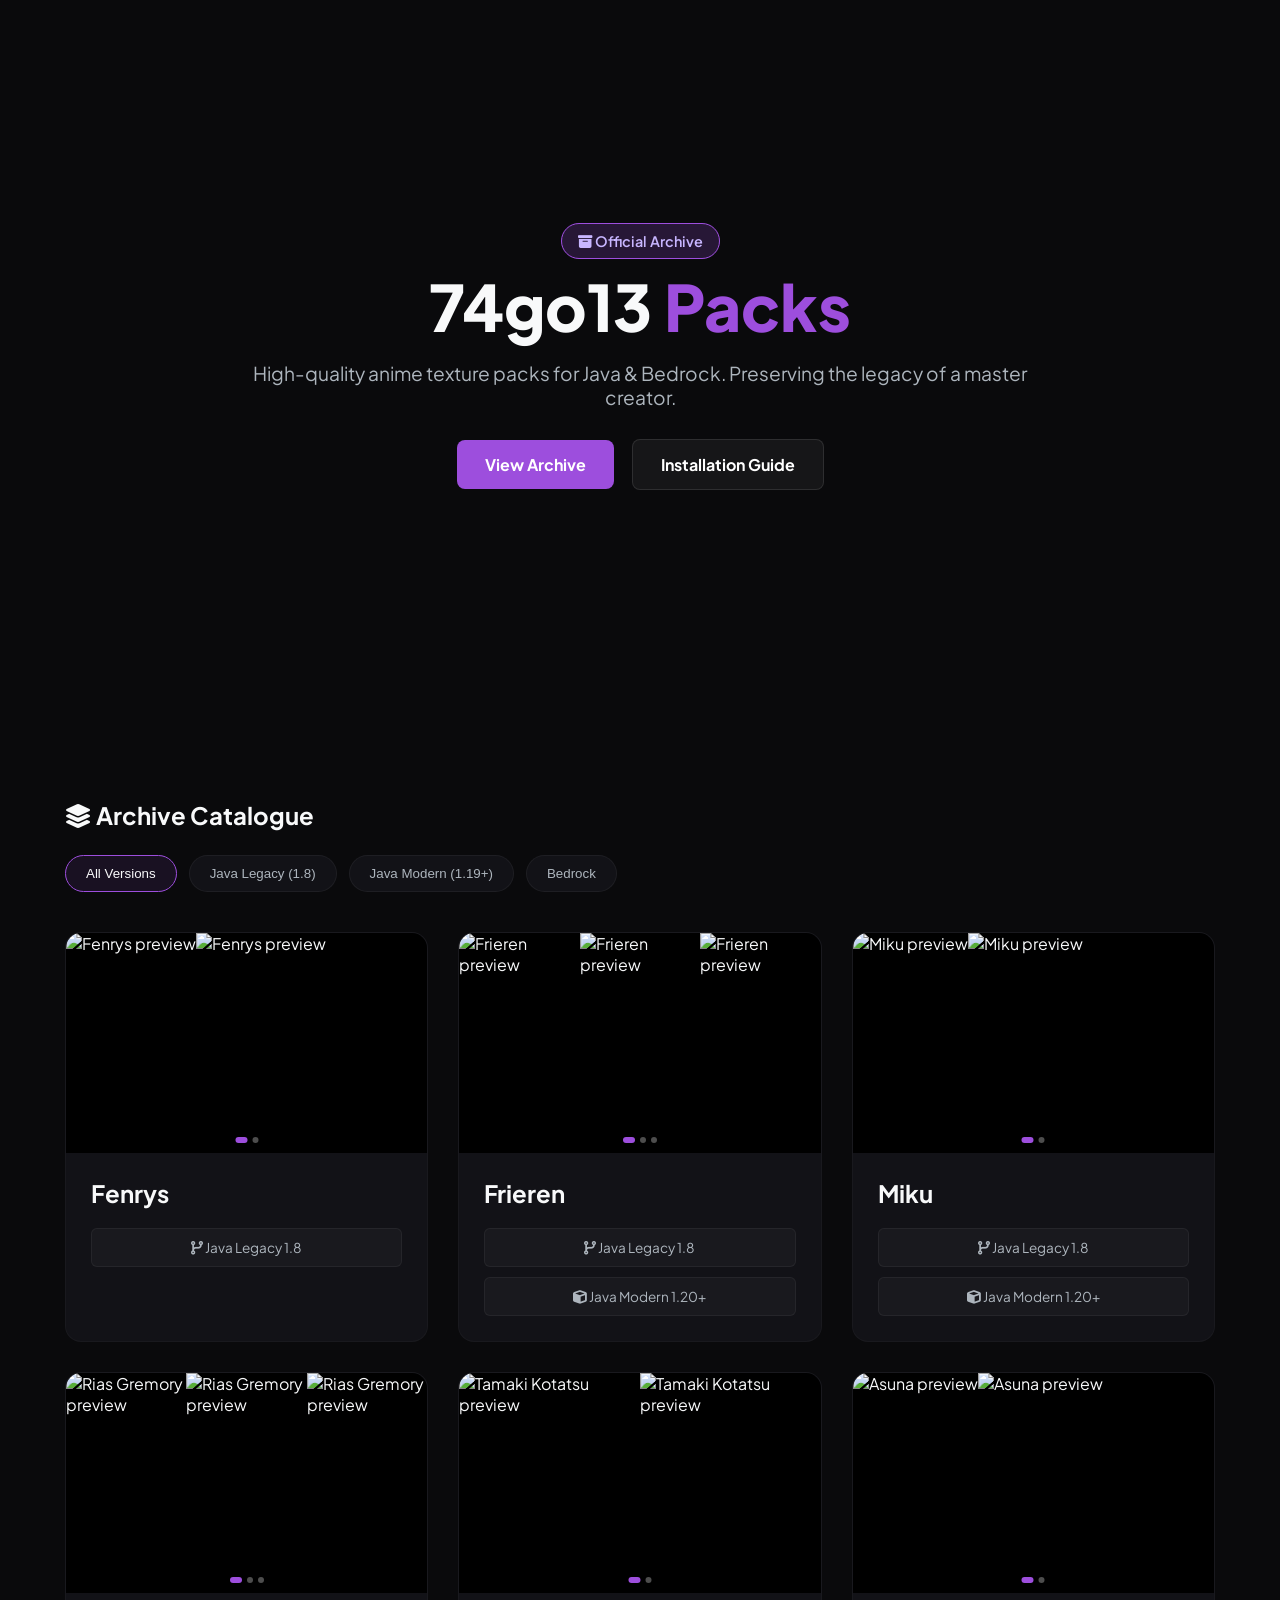
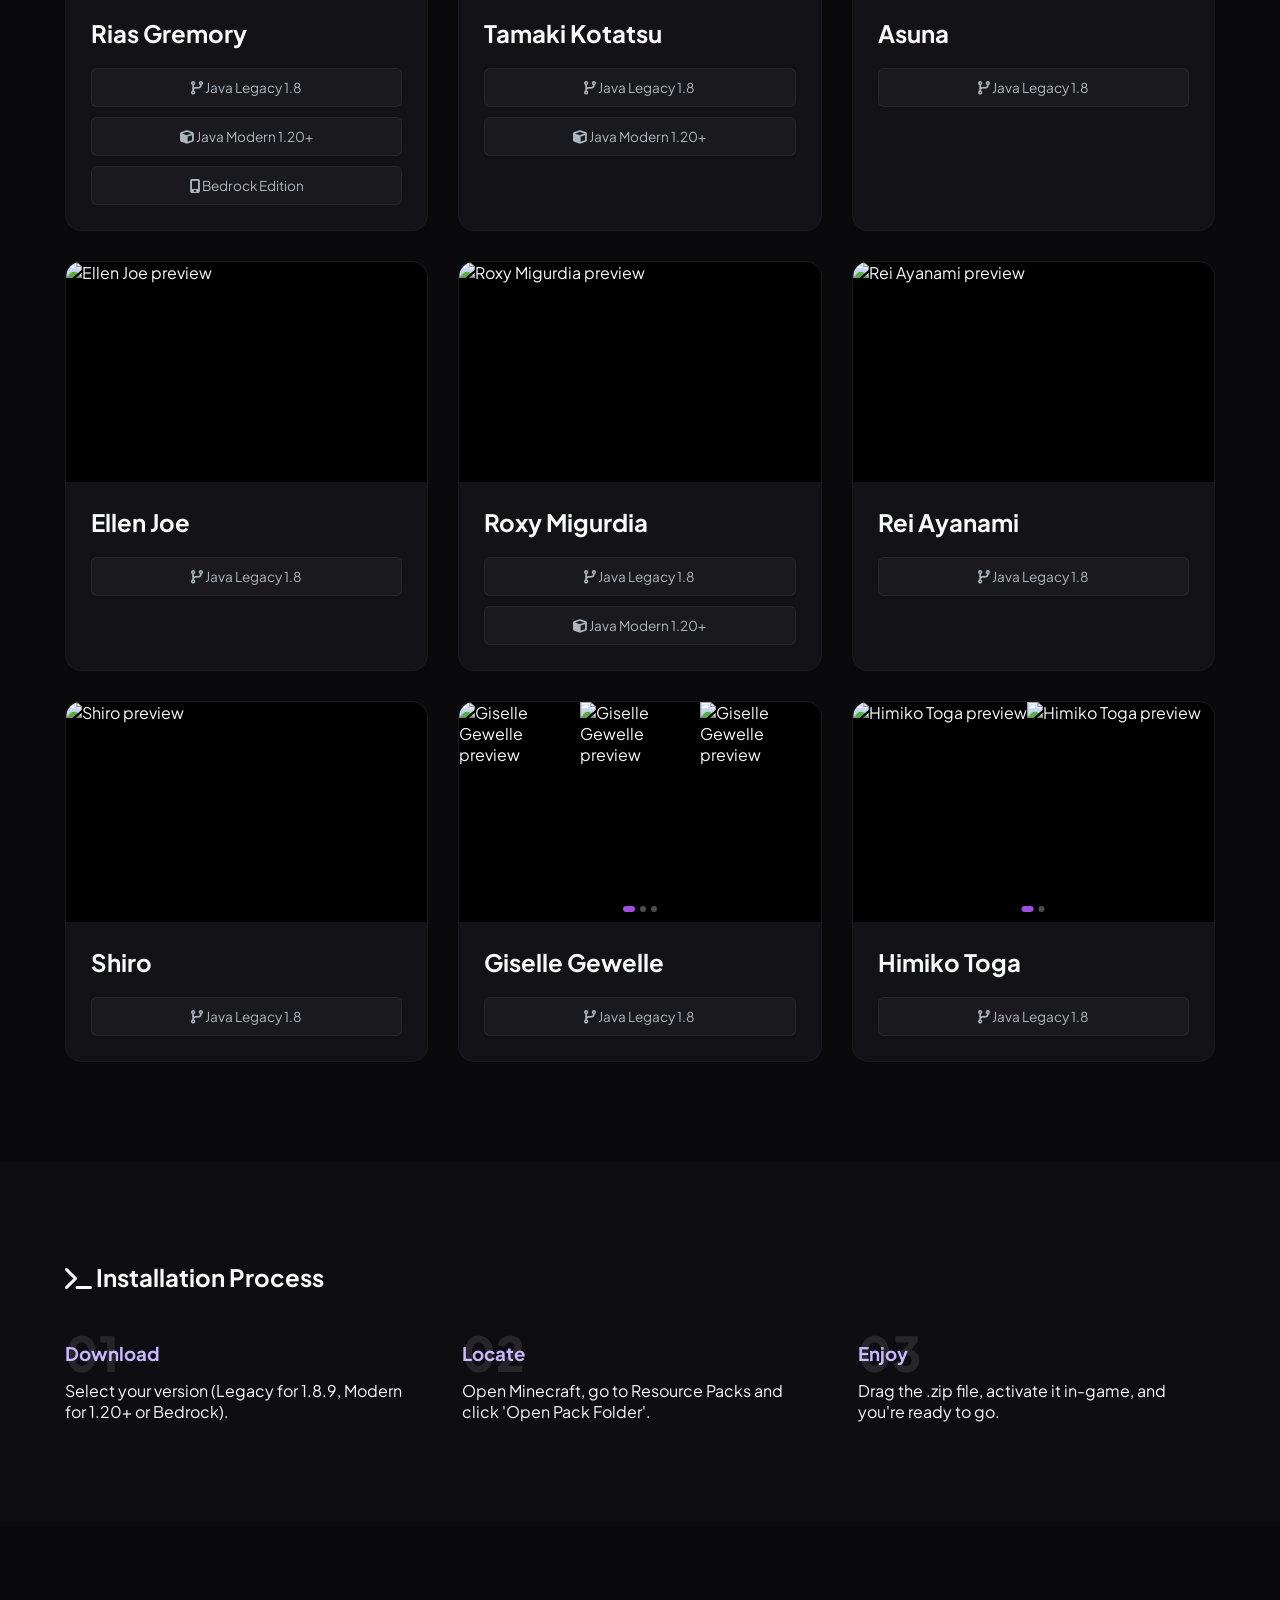
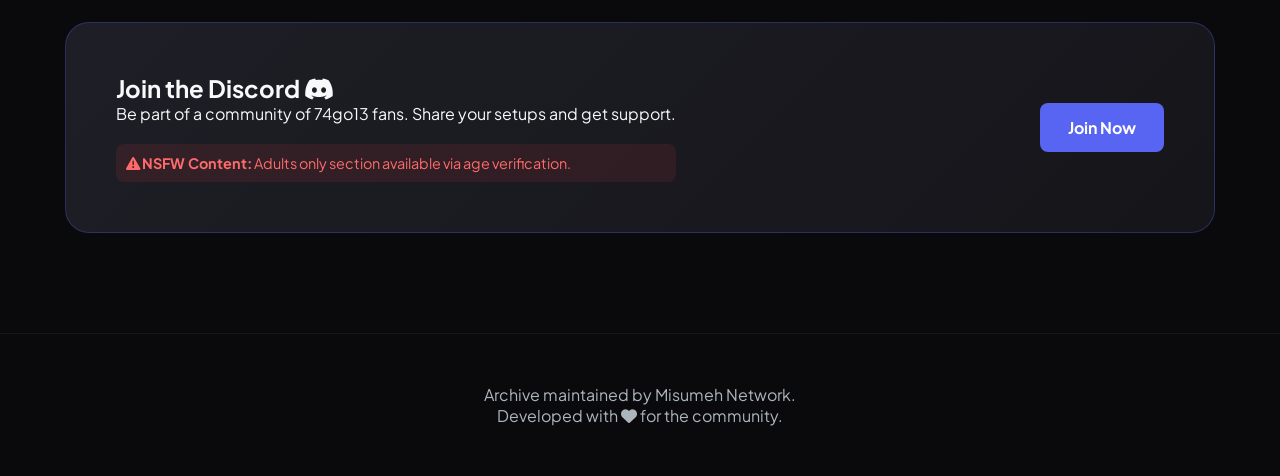
==== index.html @ 71f71581 "Website Upload (v1.0.0)" ====
<!DOCTYPE html>
<html lang="en">
<head>
    <meta charset="UTF-8">
    <meta name="viewport" content="width=device-width, initial-scale=1.0">
    <title>74go13 Archive | Minecraft Anime Packs</title>
    <link rel="stylesheet" href="styles.css">
    <link rel="stylesheet" href="https://cdnjs.cloudflare.com/ajax/libs/font-awesome/6.4.0/css/all.min.css">
    <link href="https://fonts.googleapis.com/css2?family=Plus+Jakarta+Sans:wght@300;500;800&display=swap" rel="stylesheet">
</head>
<body>

    <header class="hero">
        <div class="hero-overlay"></div>
        <div class="hero-content fade-in">
            <span class="badge"><i class="fa-solid fa-box-archive"></i> Official Archive</span>
            <h1>74go13 <span>Packs</span></h1>
            <p>High-quality anime texture packs for Java & Bedrock. Preserving the legacy of a master creator.</p>
            <div class="hero-btns">
                <a href="#catalogue" class="btn-primary">View Archive</a>
                <a href="#install" class="btn-secondary">Installation Guide</a>
            </div>
        </div>
    </header>

    <main class="container" id="catalogue">
        <div class="section-header fade-in">
            <h2><i class="fa-solid fa-layer-group"></i> Archive Catalogue</h2>
            <div class="filters" id="version-filters">
                <button class="filter-btn active" data-filter="all">All Versions</button>
                <button class="filter-btn" data-filter="legacy">Java Legacy (1.8)</button>
                <button class="filter-btn" data-filter="modern">Java Modern (1.19+)</button>
                <button class="filter-btn" data-filter="bedrock">Bedrock</button>
            </div>
        </div>

        <div class="packs-grid" id="packs-grid">
            </div>
    </main>

    <section class="guide-section" id="install">
        <div class="container">
            <h2><i class="fa-solid fa-terminal"></i> Installation Process</h2>
            <div class="steps-container">
                <div class="step">
                    <div class="step-num">01</div>
                    <h3>Download</h3>
                    <p>Select your version (Legacy for 1.8.9, Modern for 1.20+ or Bedrock).</p>
                </div>
                <div class="step">
                    <div class="step-num">02</div>
                    <h3>Locate</h3>
                    <p>Open Minecraft, go to Resource Packs and click 'Open Pack Folder'.</p>
                </div>
                <div class="step">
                    <div class="step-num">03</div>
                    <h3>Enjoy</h3>
                    <p>Drag the .zip file, activate it in-game, and you're ready to go.</p>
                </div>
            </div>
        </div>
    </section>

    <section class="discord-footer">
        <div class="container">
            <div class="discord-card slide-up">
                <div class="discord-text">
                    <h2>Join the Discord <i class="fa-brands fa-discord"></i></h2>
                    <p>Be part of a community of 74go13 fans. Share your setups and get support.</p>
                    <div class="nsfw-tag">
                        <i class="fa-solid fa-triangle-exclamation"></i> <strong>NSFW Content:</strong> Adults only section available via age verification.
                    </div>
                </div>
                <a href="https://discord.gg/eDZP3dEZeM" target="_blank" class="btn-discord">Join Now</a>
            </div>
        </div>
    </section>

    <footer>
        <div class="container">
            <p>Archive maintained by Misumeh Network.</p>
            <p class="copyright">Developed with <i class="fa-solid fa-heart"></i> for the community.</p>
        </div>
    </footer>

    <script src="script.js"></script>
</body>
</html>
---- styles.css ----
:root {
    --bg-deep: #0a0a0c;
    --bg-card: #121217;
    --accent: #9d4edd;
    --accent-light: #c8b6ff;
    --text: #f8f9fa;
    --text-dim: #adb5bd;
    --discord: #5865F2;
    --transition: all 0.4s cubic-bezier(0.165, 0.84, 0.44, 1);
}

* { margin: 0; padding: 0; box-sizing: border-box; }
html { scroll-behavior: smooth; }
body { 
    background-color: var(--bg-deep); 
    color: var(--text); 
    font-family: 'Plus Jakarta Sans', sans-serif;
    overflow-x: hidden;
}

.container { max-width: 1200px; margin: 0 auto; padding: 0 25px; }

/* Hero Section */
.hero {
    position: relative;
    height: 80vh;
    display: flex;
    align-items: center;
    justify-content: center;
    text-align: center;
    background: url('https://a-static.besthdwallpaper.com/hot-anime-girls-keqing-mona-together-genshin-impact-wallpaper-1280x800-118006_3.jpg') no-repeat center center/cover;
}

.hero-overlay {
    position: absolute;
    top: 0; left: 0; width: 100%; height: 100%;
    background: linear-gradient(to bottom, rgba(10, 10, 12, 0.6), var(--bg-deep));
}

.hero-content { position: relative; z-index: 2; max-width: 800px; }
.hero h1 { font-size: 4rem; font-weight: 800; line-height: 1.1; margin: 20px 0; }
.hero h1 span { color: var(--accent); }
.hero p { font-size: 1.2rem; color: var(--text-dim); margin-bottom: 30px; }

.badge {
    background: rgba(157, 78, 221, 0.2);
    padding: 8px 16px;
    border-radius: 50px;
    border: 1px solid var(--accent);
    color: var(--accent-light);
    font-size: 0.9rem;
    font-weight: 600;
}

/* Buttons */
.btn-primary, .btn-secondary, .btn-discord {
    padding: 14px 28px;
    border-radius: 8px;
    font-weight: 700;
    text-decoration: none;
    transition: var(--transition);
    display: inline-block;
}

.btn-primary { background: var(--accent); color: white; margin-right: 15px; }
.btn-primary:hover { transform: translateY(-3px); box-shadow: 0 10px 20px rgba(157, 78, 221, 0.4); }
.btn-secondary { background: rgba(255,255,255,0.05); color: white; border: 1px solid rgba(255,255,255,0.1); }
.btn-secondary:hover { background: rgba(255,255,255,0.1); }

/* Filters */
.section-header { margin: 80px 0 40px; }
.filters { display: flex; gap: 12px; margin-top: 25px; flex-wrap: wrap; }
.filter-btn {
    background: var(--bg-card);
    border: 1px solid rgba(255,255,255,0.05);
    color: var(--text-dim);
    padding: 10px 20px;
    border-radius: 30px;
    cursor: pointer;
    transition: var(--transition);
}
.filter-btn.active, .filter-btn:hover {
    border-color: var(--accent);
    color: var(--text);
    background: rgba(157, 78, 221, 0.1);
}

/* Grid & Cards */
.packs-grid {
    display: grid;
    grid-template-columns: repeat(auto-fill, minmax(320px, 1fr));
    gap: 30px;
    margin-bottom: 100px;
}

.pack-card {
    background: var(--bg-card);
    border-radius: 16px;
    overflow: hidden;
    border: 1px solid rgba(255,255,255,0.03);
    transition: var(--transition);
}

.pack-card:hover { transform: translateY(-8px); border-color: var(--accent); }
.pack-thumb { width: 100%; height: 200px; object-fit: cover; }
.pack-info { padding: 25px; }
.pack-info h3 { font-size: 1.5rem; margin-bottom: 20px; }

.dl-group { display: flex; flex-direction: column; gap: 10px; }
.dl-link {
    background: rgba(255,255,255,0.03);
    padding: 10px;
    border-radius: 6px;
    text-align: center;
    font-size: 0.85rem;
    color: var(--text-dim);
    text-decoration: none;
    border: 1px solid rgba(255,255,255,0.05);
}
.dl-link:hover { background: var(--accent); color: white; }

/* Guide & Footer */
.guide-section { padding: 100px 0; background: #0e0e12; }
.steps-container { display: grid; grid-template-columns: repeat(auto-fit, minmax(280px, 1fr)); gap: 40px; margin-top: 50px; }
.step { position: relative; }
.step-num { font-size: 3rem; font-weight: 800; opacity: 0.1; position: absolute; top: -20px; left: 0; }
.step h3 { margin-bottom: 15px; color: var(--accent-light); }

.discord-footer { padding: 100px 0; }
.discord-card {
    background: linear-gradient(135deg, #1e1e26 0%, #15151a 100%);
    padding: 50px;
    border-radius: 24px;
    display: flex;
    justify-content: space-between;
    align-items: center;
    flex-wrap: wrap;
    gap: 30px;
    border: 1px solid rgba(88, 101, 242, 0.3);
}

.nsfw-tag {
    margin-top: 20px;
    padding: 10px;
    background: rgba(255, 68, 68, 0.1);
    border-radius: 8px;
    color: #ff6b6b;
    font-size: 0.9rem;
}

.btn-discord { background: var(--discord); color: white; }
.btn-discord:hover { background: #4752c4; transform: scale(1.05); }

footer { padding: 50px 0; text-align: center; border-top: 1px solid rgba(255,255,255,0.05); color: var(--text-dim); }

/* Animations */
.fade-in { animation: fadeIn 1s ease forwards; }
@keyframes fadeIn { from { opacity: 0; } to { opacity: 1; } }

/* Hide scrollbar but keep functionality */
.pack-gallery {
    display: flex;
    overflow-x: auto;
    scroll-snap-type: x mandatory;
    scroll-behavior: smooth;
    height: 220px;
    background: #000;
    -ms-overflow-style: none;  /* IE and Edge */
    scrollbar-width: none;  /* Firefox */
}
.pack-gallery::-webkit-scrollbar {
    display: none; /* Chrome, Safari and Opera */
}

.gallery-wrapper {
    position: relative;
    overflow: hidden;
}

/* Navigation Buttons */
.nav-btn {
    position: absolute;
    top: 50%;
    transform: translateY(-50%);
    background: rgba(0, 0, 0, 0.5);
    color: white;
    border: none;
    width: 35px;
    height: 35px;
    border-radius: 50%;
    cursor: pointer;
    z-index: 10;
    display: flex;
    align-items: center;
    justify-content: center;
    transition: var(--transition);
    opacity: 0; /* Hidden by default */
}

.pack-card:hover .nav-btn {
    opacity: 1; /* Show on hover */
}

.nav-btn:hover {
    background: var(--accent);
}

.prev-btn { left: 10px; }
.next-btn { right: 10px; }

/* Visual Dots Indicator */
.gallery-dots {
    position: absolute;
    bottom: 10px;
    left: 50%;
    transform: translateX(-50%);
    display: flex;
    gap: 5px;
    pointer-events: none;
}

.dot {
    width: 6px;
    height: 6px;
    border-radius: 50%;
    background: rgba(255, 255, 255, 0.3);
    transition: var(--transition);
}

.dot.active {
    background: var(--accent);
    width: 12px;
    border-radius: 4px;
}
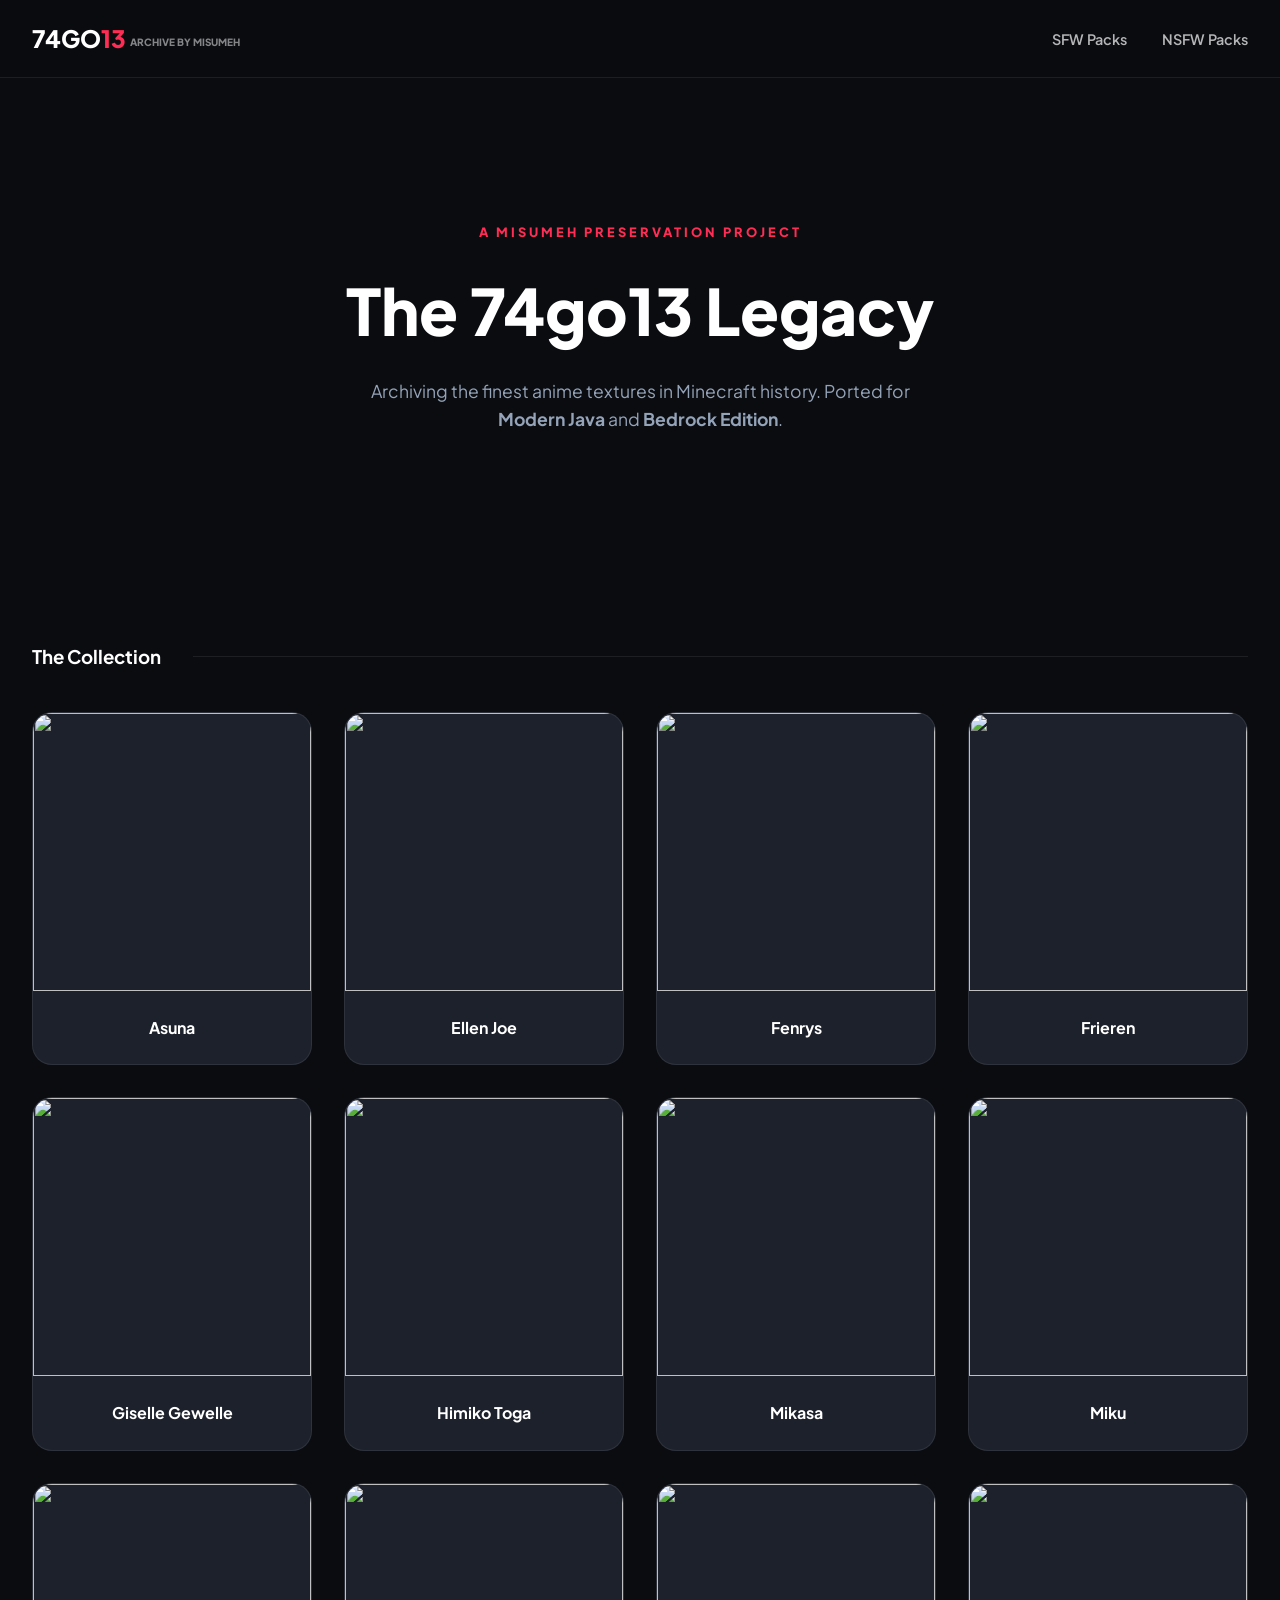
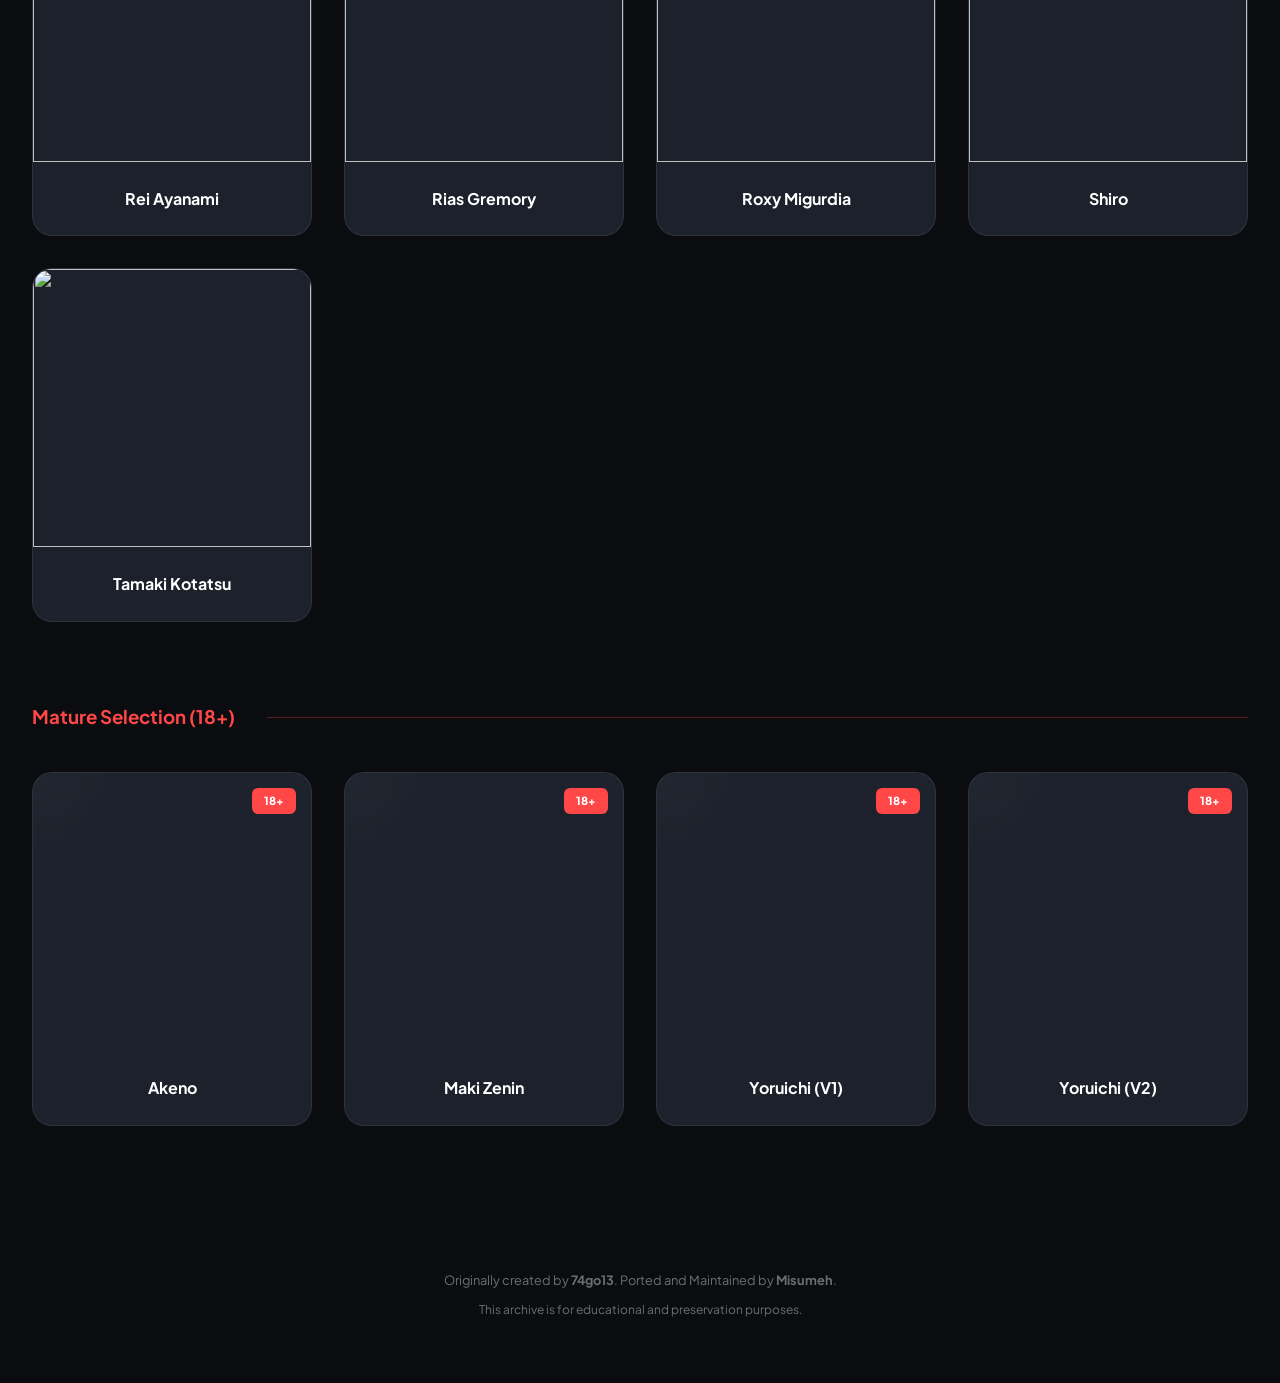
==== commit 70e7aae4: "Website Update (v2.0.0)" ====
--- a/index.html
+++ b/index.html
@@ -3,86 +3,104 @@
 <head>
     <meta charset="UTF-8">
     <meta name="viewport" content="width=device-width, initial-scale=1.0">
-    <title>74go13 Archive | Minecraft Anime Packs</title>
-    <link rel="stylesheet" href="styles.css">
-    <link rel="stylesheet" href="https://cdnjs.cloudflare.com/ajax/libs/font-awesome/6.4.0/css/all.min.css">
-    <link href="https://fonts.googleapis.com/css2?family=Plus+Jakarta+Sans:wght@300;500;800&display=swap" rel="stylesheet">
+    
+    <title>74go13 Anime Texture Archive | Preserved by Misumeh</title>
+    <meta name="title" content="74go13 Anime Texture Archive | Preserved by Misumeh">
+    <meta name="description" content="The official preservation archive of 74go13's legendary anime texture packs. Maintained, updated, and ported to Minecraft Bedrock & Modern Java by Misumeh.">
+    <meta name="keywords" content="74go13, Misumeh, anime texture packs, minecraft anime, asuna texture pack, frieren texture pack, bedrock anime texture, minecraft pvp packs">
+    <meta name="author" content="Misumeh">
+    <meta name="robots" content="index, follow">
+
+    <meta property="og:type" content="website">
+    <meta property="og:url" content="https://yourdomain.com/"> <meta property="og:title" content="74go13 Anime Texture Archive | Preserved by Misumeh">
+    <meta property="og:description" content="Download the legendary 74go13 anime texture packs. Fully ported for Bedrock and Modern Java by Misumeh. Free, ad-free, and archived forever.">
+    <meta property="og:image" content="https://yourdomain.com/social-preview.jpg"> <meta property="twitter:card" content="summary_large_image">
+    <meta property="twitter:url" content="https://yourdomain.com/">
+    <meta property="twitter:title" content="74go13 Anime Texture Archive | Misumeh">
+    <meta property="twitter:description" content="The definitive collection of 74go13's Minecraft texture legacy. Preserved & ported by Misumeh.">
+    <meta property="twitter:image" content="https://yourdomain.com/social-preview.jpg">
+
+    <script type="application/ld+json">
+    {
+      "@context": "https://schema.org",
+      "@type": "CollectionPage",
+      "name": "74go13 Anime Texture Archive",
+      "description": "Preservation of 74go13's anime texture packs for Minecraft.",
+      "publisher": {
+        "@type": "Person",
+        "name": "Misumeh"
+      },
+      "creator": {
+        "@type": "Person",
+        "name": "74go13"
+      },
+      "mainEntity": {
+        "@type": "ItemList",
+        "itemListElement": [
+          { "@type": "ListItem", "position": 1, "name": "Java Legacy Packs" },
+          { "@type": "ListItem", "position": 2, "name": "Java Modern Ports" },
+          { "@type": "ListItem", "position": 3, "name": "Bedrock Edition Ports" }
+        ]
+      }
+    }
+    </script>
+
+    <link rel="stylesheet" href="style.css">
+    <link href="https://fonts.googleapis.com/css2?family=Plus+Jakarta+Sans:wght@400;600;800&display=swap" rel="stylesheet">
 </head>
 <body>
-
-    <header class="hero">
-        <div class="hero-overlay"></div>
-        <div class="hero-content fade-in">
-            <span class="badge"><i class="fa-solid fa-box-archive"></i> Official Archive</span>
-            <h1>74go13 <span>Packs</span></h1>
-            <p>High-quality anime texture packs for Java & Bedrock. Preserving the legacy of a master creator.</p>
-            <div class="hero-btns">
-                <a href="#catalogue" class="btn-primary">View Archive</a>
-                <a href="#install" class="btn-secondary">Installation Guide</a>
-            </div>
+    <header>
+        <div class="header-container">
+            <a href="index.html" class="logo">74GO<span>13</span> <small style="font-size: 10px; opacity: 0.5; vertical-align: middle;">ARCHIVE BY MISUMEH</small></a>
+            <nav>
+                <a href="#sfw-section">SFW Packs</a>
+                <a href="#nsfw-section" class="nav-highlight">NSFW Packs</a>
+            </nav>
         </div>
     </header>
 
-    <main class="container" id="catalogue">
-        <div class="section-header fade-in">
-            <h2><i class="fa-solid fa-layer-group"></i> Archive Catalogue</h2>
-            <div class="filters" id="version-filters">
-                <button class="filter-btn active" data-filter="all">All Versions</button>
-                <button class="filter-btn" data-filter="legacy">Java Legacy (1.8)</button>
-                <button class="filter-btn" data-filter="modern">Java Modern (1.19+)</button>
-                <button class="filter-btn" data-filter="bedrock">Bedrock</button>
-            </div>
-        </div>
-
-        <div class="packs-grid" id="packs-grid">
-            </div>
-    </main>
-
-    <section class="guide-section" id="install">
-        <div class="container">
-            <h2><i class="fa-solid fa-terminal"></i> Installation Process</h2>
-            <div class="steps-container">
-                <div class="step">
-                    <div class="step-num">01</div>
-                    <h3>Download</h3>
-                    <p>Select your version (Legacy for 1.8.9, Modern for 1.20+ or Bedrock).</p>
-                </div>
-                <div class="step">
-                    <div class="step-num">02</div>
-                    <h3>Locate</h3>
-                    <p>Open Minecraft, go to Resource Packs and click 'Open Pack Folder'.</p>
-                </div>
-                <div class="step">
-                    <div class="step-num">03</div>
-                    <h3>Enjoy</h3>
-                    <p>Drag the .zip file, activate it in-game, and you're ready to go.</p>
-                </div>
-            </div>
+    <section class="hero" id="hero-section">
+        <div class="hero-bg-slider" id="hero-bg-slider"></div>
+        <div class="hero-content">
+            <span class="badge-tag">A Misumeh Preservation Project</span>
+            <h2>The 74go13 Legacy</h2>
+            <p>Archiving the finest anime textures in Minecraft history. Ported for <strong>Modern Java</strong> and <strong>Bedrock Edition</strong>.</p>
         </div>
     </section>
 
-    <section class="discord-footer">
-        <div class="container">
-            <div class="discord-card slide-up">
-                <div class="discord-text">
-                    <h2>Join the Discord <i class="fa-brands fa-discord"></i></h2>
-                    <p>Be part of a community of 74go13 fans. Share your setups and get support.</p>
-                    <div class="nsfw-tag">
-                        <i class="fa-solid fa-triangle-exclamation"></i> <strong>NSFW Content:</strong> Adults only section available via age verification.
-                    </div>
-                </div>
-                <a href="https://discord.gg/eDZP3dEZeM" target="_blank" class="btn-discord">Join Now</a>
+    <main class="container">
+        <section id="sfw-section" class="section">
+            <div class="section-header">
+                <h3>The Collection</h3>
+                <div class="header-line"></div>
             </div>
-        </div>
-    </section>
+            <div id="sfw-grid" class="grid"></div>
+        </section>
+
+        <section id="nsfw-section" class="section">
+            <div class="section-header">
+                <h3 class="nsfw-text">Mature Selection (18+)</h3>
+                <div class="header-line nsfw-line"></div>
+            </div>
+            <div id="nsfw-grid" class="grid"></div>
+        </section>
+    </main>
 
     <footer>
-        <div class="container">
-            <p>Archive maintained by Misumeh Network.</p>
-            <p class="copyright">Developed with <i class="fa-solid fa-heart"></i> for the community.</p>
-        </div>
+        <p>Originally created by <strong>74go13</strong>. Ported and Maintained by <strong>Misumeh</strong>.</p>
+        <p style="margin-top: 10px; font-size: 12px;">This archive is for educational and preservation purposes.</p>
     </footer>
 
     <script src="script.js"></script>
+    <script>
+        document.addEventListener('DOMContentLoaded', () => {
+            fetchPacks().then(data => {
+                if(data) {
+                    renderIndex(data);
+                    initHeroSlideshow(data);
+                }
+            });
+        });
+    </script>
 </body>
 </html>
--- a/style.css
+++ b/style.css
@@ -0,0 +1,94 @@
+:root {
+    --bg: #0a0c10;
+    --surface: #14171f;
+    --card: #1c212b;
+    --accent: #ff2d55;
+    --nsfw: #ff4747;
+    --text: #ffffff;
+    --text-dim: #94a3b8;
+    --border: rgba(255, 255, 255, 0.08);
+}
+
+/* Global Reset */
+* { margin: 0; padding: 0; box-sizing: border-box; }
+a { color: inherit; text-decoration: none; transition: 0.3s; }
+body { font-family: 'Plus Jakarta Sans', sans-serif; background: var(--bg); color: var(--text); line-height: 1.6; overflow-x: hidden; }
+
+.container { max-width: 1400px; margin: 0 auto; padding: 0 2rem; }
+
+/* Navigation */
+header { background: rgba(10, 12, 16, 0.9); backdrop-filter: blur(15px); border-bottom: 1px solid var(--border); position: sticky; top: 0; z-index: 100; }
+.header-container { max-width: 1400px; margin: 0 auto; padding: 1.2rem 2rem; display: flex; justify-content: space-between; align-items: center; }
+.logo { font-size: 1.5rem; font-weight: 800; }
+.logo span { color: var(--accent); }
+nav a { margin-left: 2rem; font-weight: 600; font-size: 0.9rem; opacity: 0.7; }
+nav a:hover, .back-link:hover { opacity: 1; color: var(--accent); }
+
+/* Full-Width Hero */
+.hero {
+    position: relative;
+    width: 100vw;
+    height: 500px;
+    display: flex;
+    align-items: center;
+    justify-content: center;
+    text-align: center;
+    overflow: hidden;
+    margin-bottom: 4rem;
+}
+
+.hero-bg-slider {
+    position: absolute;
+    inset: -20px;
+    background-size: cover;
+    background-position: center;
+    filter: blur(30px) brightness(0.3);
+    z-index: 1;
+    transition: background-image 1.5s ease-in-out;
+}
+
+.hero-content { position: relative; z-index: 2; padding: 0 1rem; }
+.hero-content h2 { font-size: clamp(2.5rem, 6vw, 4rem); font-weight: 800; margin-bottom: 1rem; }
+.hero-content p { color: var(--text-dim); max-width: 600px; margin: 0 auto; font-size: 1.1rem; }
+.badge-tag { color: var(--accent); text-transform: uppercase; letter-spacing: 3px; font-weight: 800; font-size: 0.8rem; display: block; margin-bottom: 1rem; }
+
+/* Grid & Cards */
+.section { margin-bottom: 5rem; }
+.section-header { display: flex; align-items: center; gap: 2rem; margin-bottom: 2.5rem; }
+.header-line { height: 1px; background: var(--border); flex-grow: 1; }
+.grid { display: grid; grid-template-columns: repeat(auto-fill, minmax(280px, 1fr)); gap: 2rem; }
+
+.card { background: var(--card); border-radius: 20px; overflow: hidden; border: 1px solid var(--border); }
+.card:hover { transform: translateY(-8px); border-color: var(--accent); }
+.card-img { position: relative; width: 100%; padding-top: 100%; } /* 1:1 Square */
+.card-img img { position: absolute; inset: 0; width: 100%; height: 100%; object-fit: cover; }
+.card-info { padding: 1.5rem; text-align: center; font-weight: 700; }
+
+/* NSFW Specifics */
+.nsfw-text { color: var(--nsfw); }
+.nsfw-line { background: var(--nsfw); opacity: 0.3; }
+.blur-nsfw { filter: blur(30px) brightness(0.6); }
+.nsfw-tag { background: var(--nsfw); color: white; padding: 4px 12px; border-radius: 6px; font-size: 0.7rem; font-weight: 900; position: absolute; top: 15px; right: 15px; z-index: 10; }
+
+/* Pack Detail Split Layout */
+.pack-split { display: grid; grid-template-columns: 1fr 1.2fr; gap: 4rem; padding-top: 2rem; }
+@media (max-width: 1024px) { .pack-split { grid-template-columns: 1fr; } }
+
+.dl-section { display: flex; flex-direction: column; gap: 2rem; }
+.dl-card { background: var(--surface); padding: 2.5rem; border-radius: 24px; border: 1px solid var(--border); }
+.dl-btn { 
+    display: block; width: 100%; padding: 1.2rem; background: var(--card); 
+    border: 1px solid var(--border); border-radius: 14px; text-align: center; 
+    font-weight: 700; margin-bottom: 1rem; 
+}
+.dl-btn:hover { background: var(--accent); border-color: var(--accent); transform: scale(1.02); }
+.dl-btn.patreon { background: var(--nsfw); border: none; }
+
+/* Quick Install Steps */
+.step-item { background: rgba(255,255,255,0.03); padding: 1.5rem; border-radius: 15px; margin-bottom: 1rem; border-left: 4px solid var(--accent); }
+.step-item b { color: var(--accent); display: block; margin-bottom: 5px; text-transform: uppercase; font-size: 0.75rem; }
+
+/* Preview Column */
+.preview-col img { width: 100%; border-radius: 24px; margin-bottom: 2rem; border: 1px solid var(--border); box-shadow: 0 20px 40px rgba(0,0,0,0.4); }
+
+footer { padding: 4rem; text-align: center; opacity: 0.4; font-size: 0.8rem; }
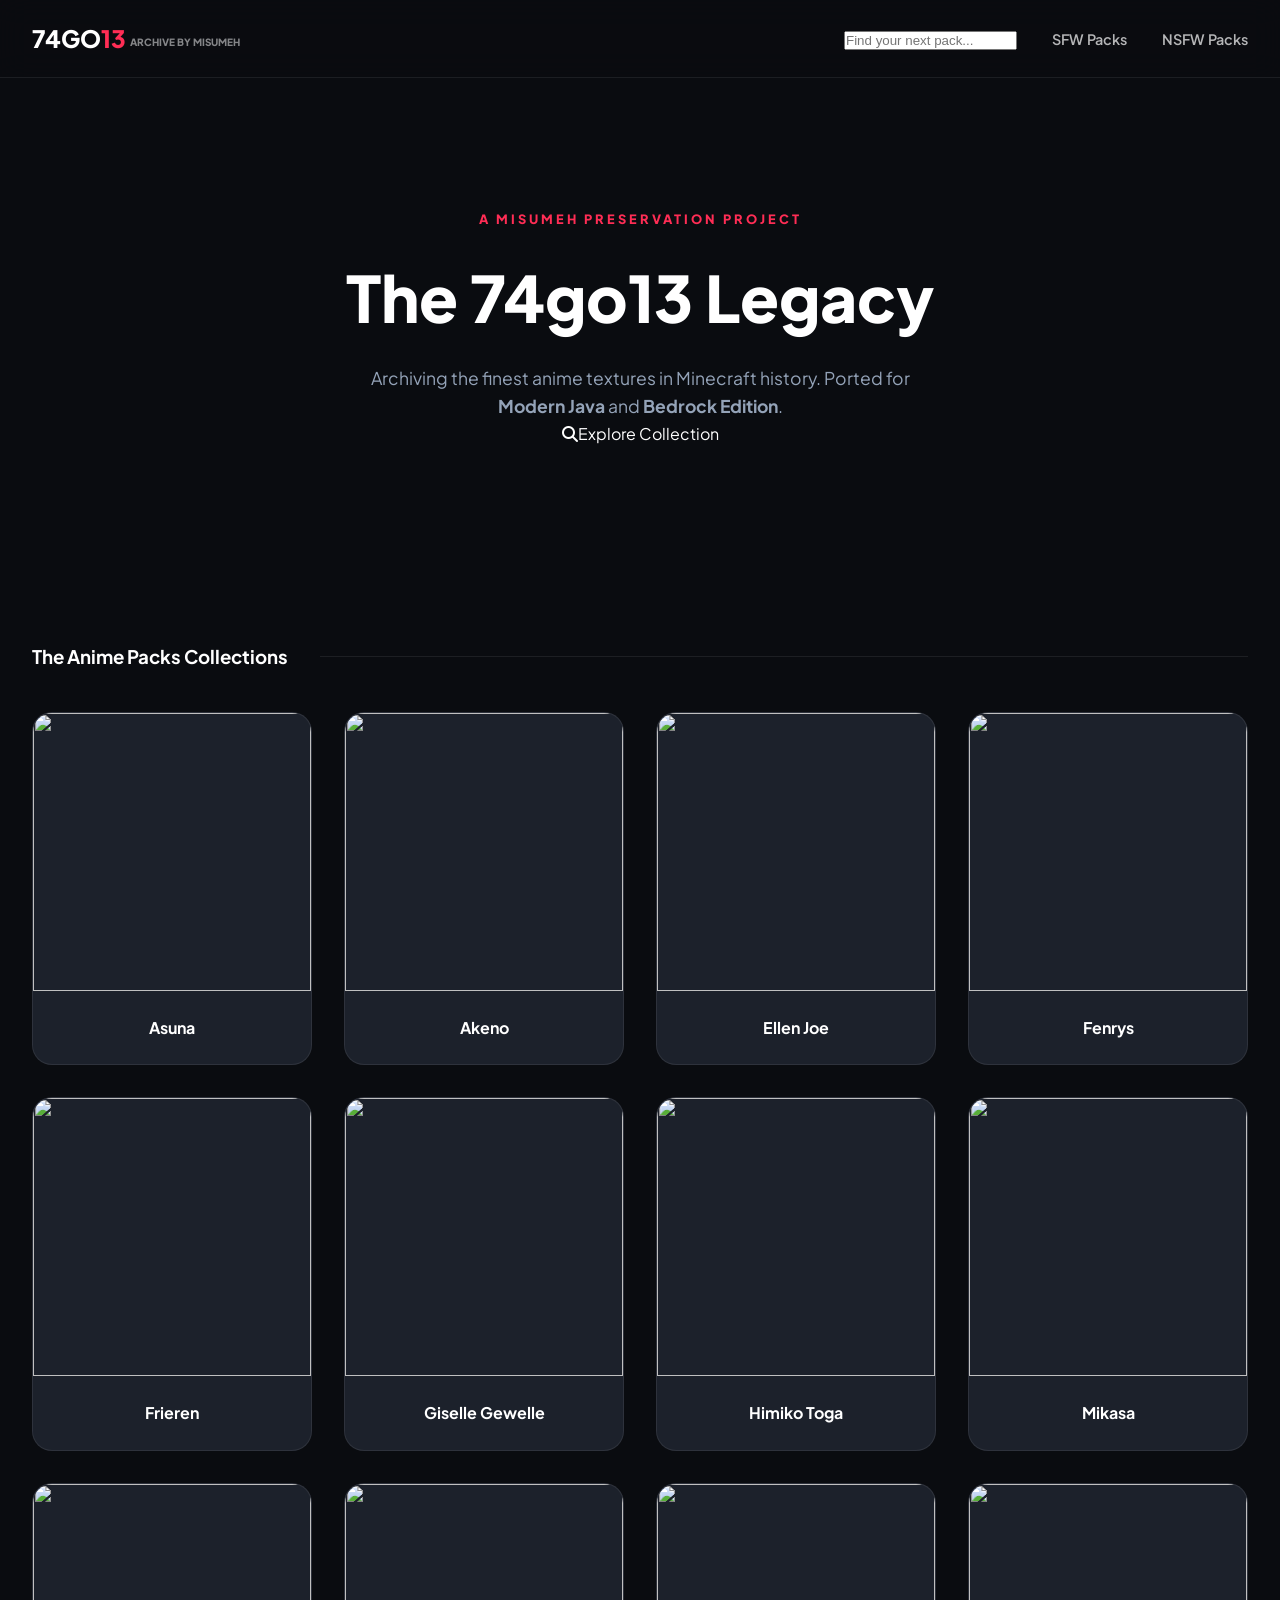
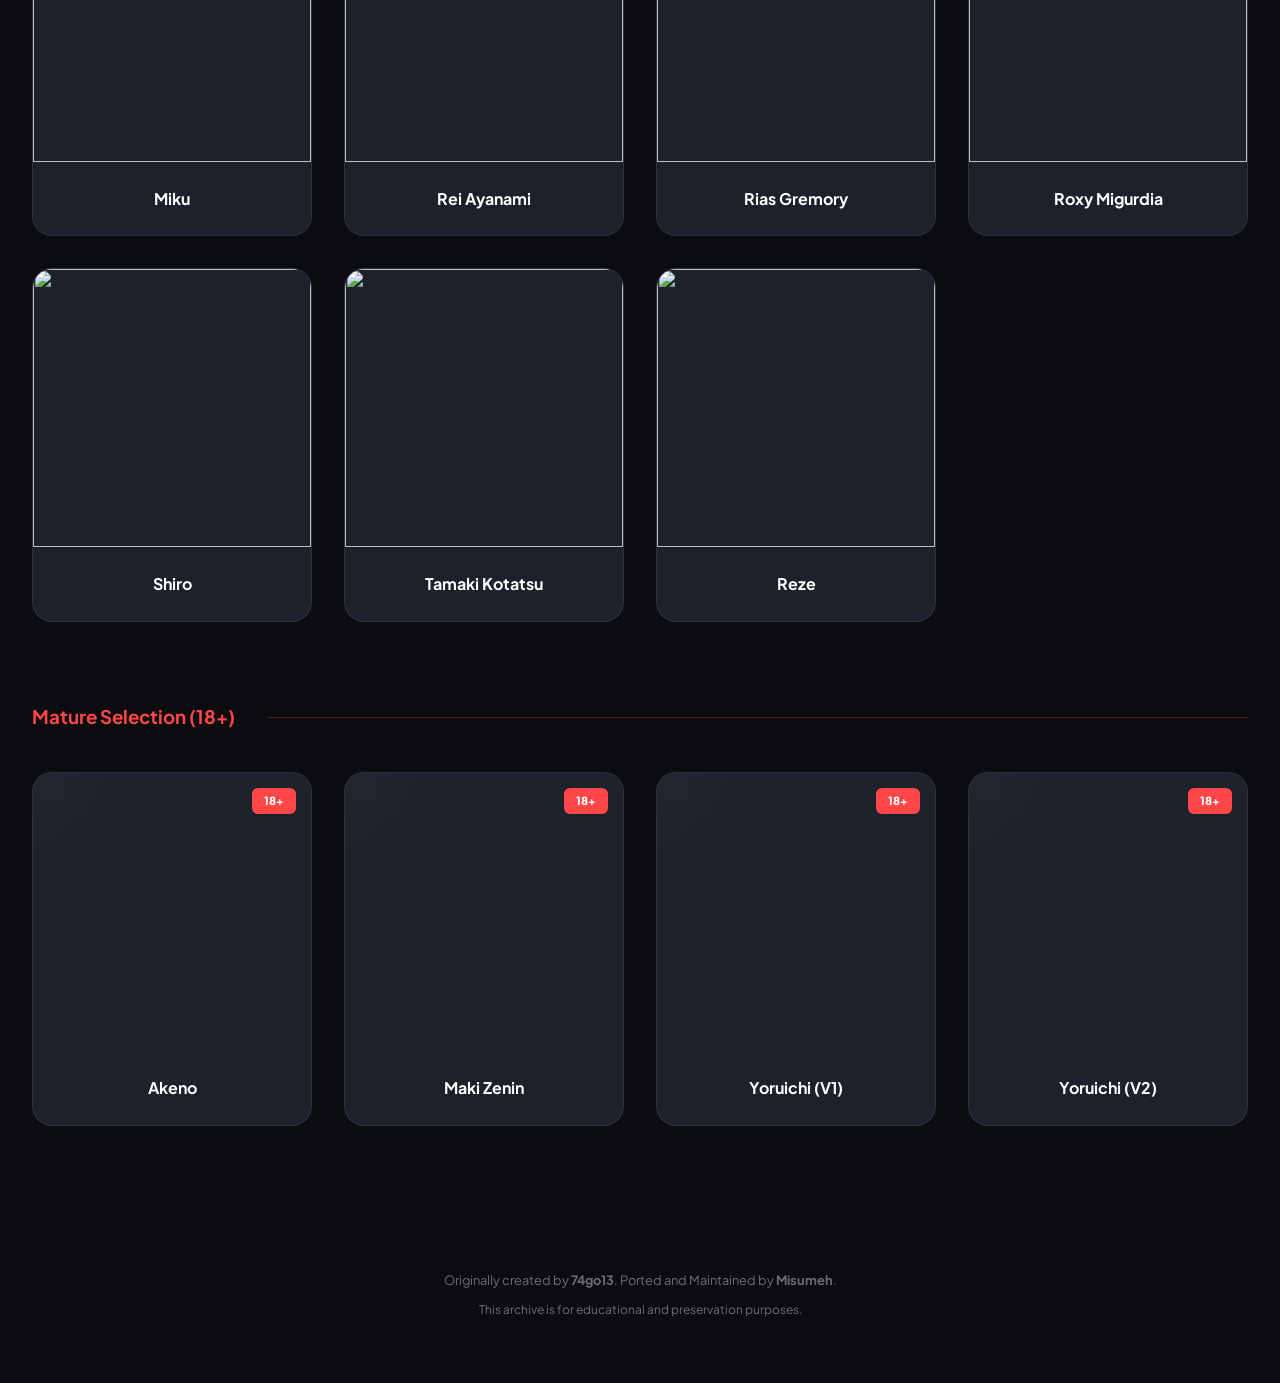
==== commit a3ee1044: "Add search, social preview, and UI tweaks Add social preview asset and update OG/Twitter metadata to" ====
--- a/index.html
+++ b/index.html
@@ -12,13 +12,13 @@
     <meta name="robots" content="index, follow">
 
     <meta property="og:type" content="website">
-    <meta property="og:url" content="https://yourdomain.com/"> <meta property="og:title" content="74go13 Anime Texture Archive | Preserved by Misumeh">
+    <meta property="og:url" content="https://74go13.misumeh.com/"> <meta property="og:title" content="74go13 Anime Texture Archive | Preserved by Misumeh">
     <meta property="og:description" content="Download the legendary 74go13 anime texture packs. Fully ported for Bedrock and Modern Java by Misumeh. Free, ad-free, and archived forever.">
-    <meta property="og:image" content="https://yourdomain.com/social-preview.jpg"> <meta property="twitter:card" content="summary_large_image">
-    <meta property="twitter:url" content="https://yourdomain.com/">
+    <meta property="og:image" content="https://74go13.misumeh.com/social-preview.jpg"> <meta property="twitter:card" content="summary_large_image">
+    <meta property="twitter:url" content="https://74go13.misumeh.com/">
     <meta property="twitter:title" content="74go13 Anime Texture Archive | Misumeh">
     <meta property="twitter:description" content="The definitive collection of 74go13's Minecraft texture legacy. Preserved & ported by Misumeh.">
-    <meta property="twitter:image" content="https://yourdomain.com/social-preview.jpg">
+    <meta property="twitter:image" content="https://74go13.misumeh.com/assets/social-preview.png">
 
     <script type="application/ld+json">
     {
@@ -46,13 +46,17 @@
     </script>
 
     <link rel="stylesheet" href="style.css">
+    <link rel="stylesheet" href="https://cdnjs.cloudflare.com/ajax/libs/font-awesome/6.5.1/css/all.min.css">
     <link href="https://fonts.googleapis.com/css2?family=Plus+Jakarta+Sans:wght@400;600;800&display=swap" rel="stylesheet">
+
 </head>
 <body>
     <header>
         <div class="header-container">
             <a href="index.html" class="logo">74GO<span>13</span> <small style="font-size: 10px; opacity: 0.5; vertical-align: middle;">ARCHIVE BY MISUMEH</small></a>
             <nav>
+                                <div class="search-wrapper">
+                    <input type="text" id="searchInput" placeholder="Find your next pack..." class="search-bar">
                 <a href="#sfw-section">SFW Packs</a>
                 <a href="#nsfw-section" class="nav-highlight">NSFW Packs</a>
             </nav>
@@ -65,13 +69,14 @@
             <span class="badge-tag">A Misumeh Preservation Project</span>
             <h2>The 74go13 Legacy</h2>
             <p>Archiving the finest anime textures in Minecraft history. Ported for <strong>Modern Java</strong> and <strong>Bedrock Edition</strong>.</p>
+             <a href="#sfw-section" class="home-btn"><i class="fa-solid fa-magnifying-glass margin-icon"></i>Explore Collection</a> 
         </div>
     </section>
 
     <main class="container">
         <section id="sfw-section" class="section">
             <div class="section-header">
-                <h3>The Collection</h3>
+                <h3>The Anime Packs Collections</h3>
                 <div class="header-line"></div>
             </div>
             <div id="sfw-grid" class="grid"></div>
@@ -96,8 +101,10 @@
         document.addEventListener('DOMContentLoaded', () => {
             fetchPacks().then(data => {
                 if(data) {
+                    allPacks = data;
                     renderIndex(data);
                     initHeroSlideshow(data);
+                    initSearch();
                 }
             });
         });
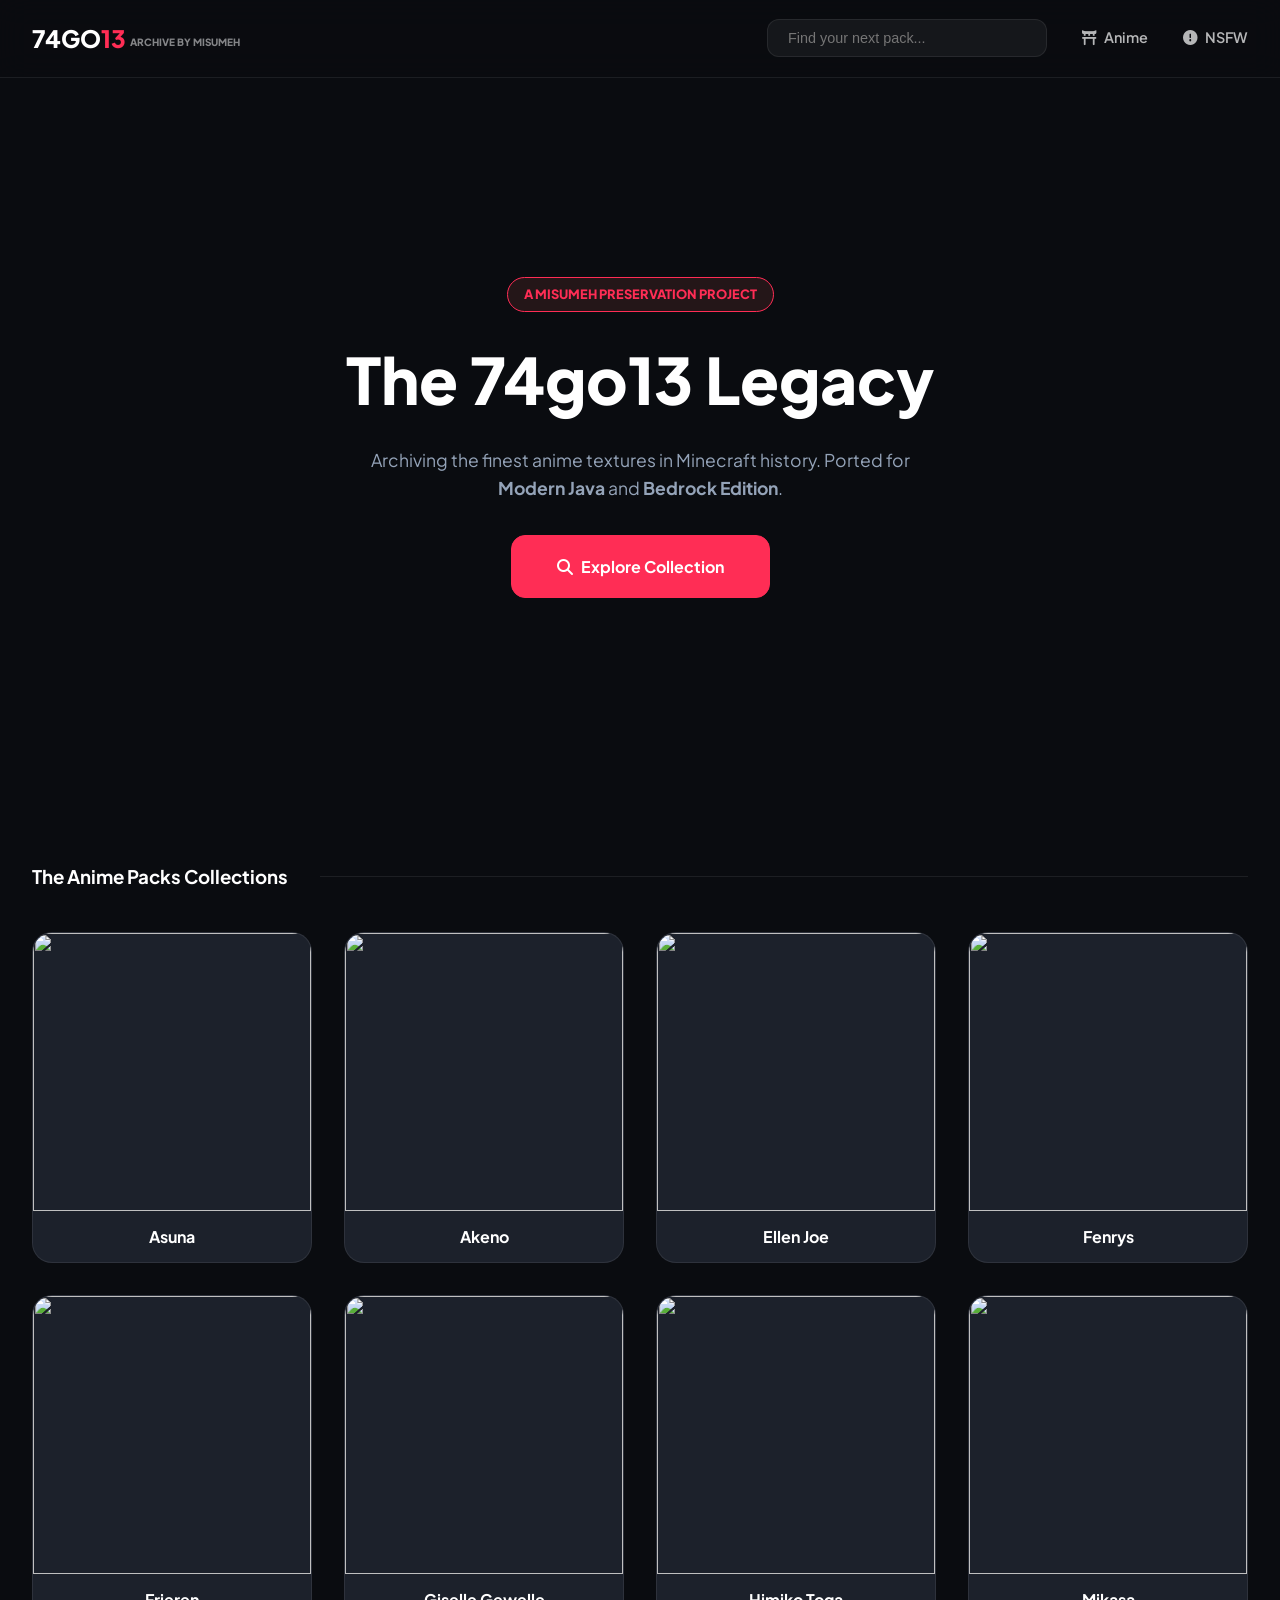
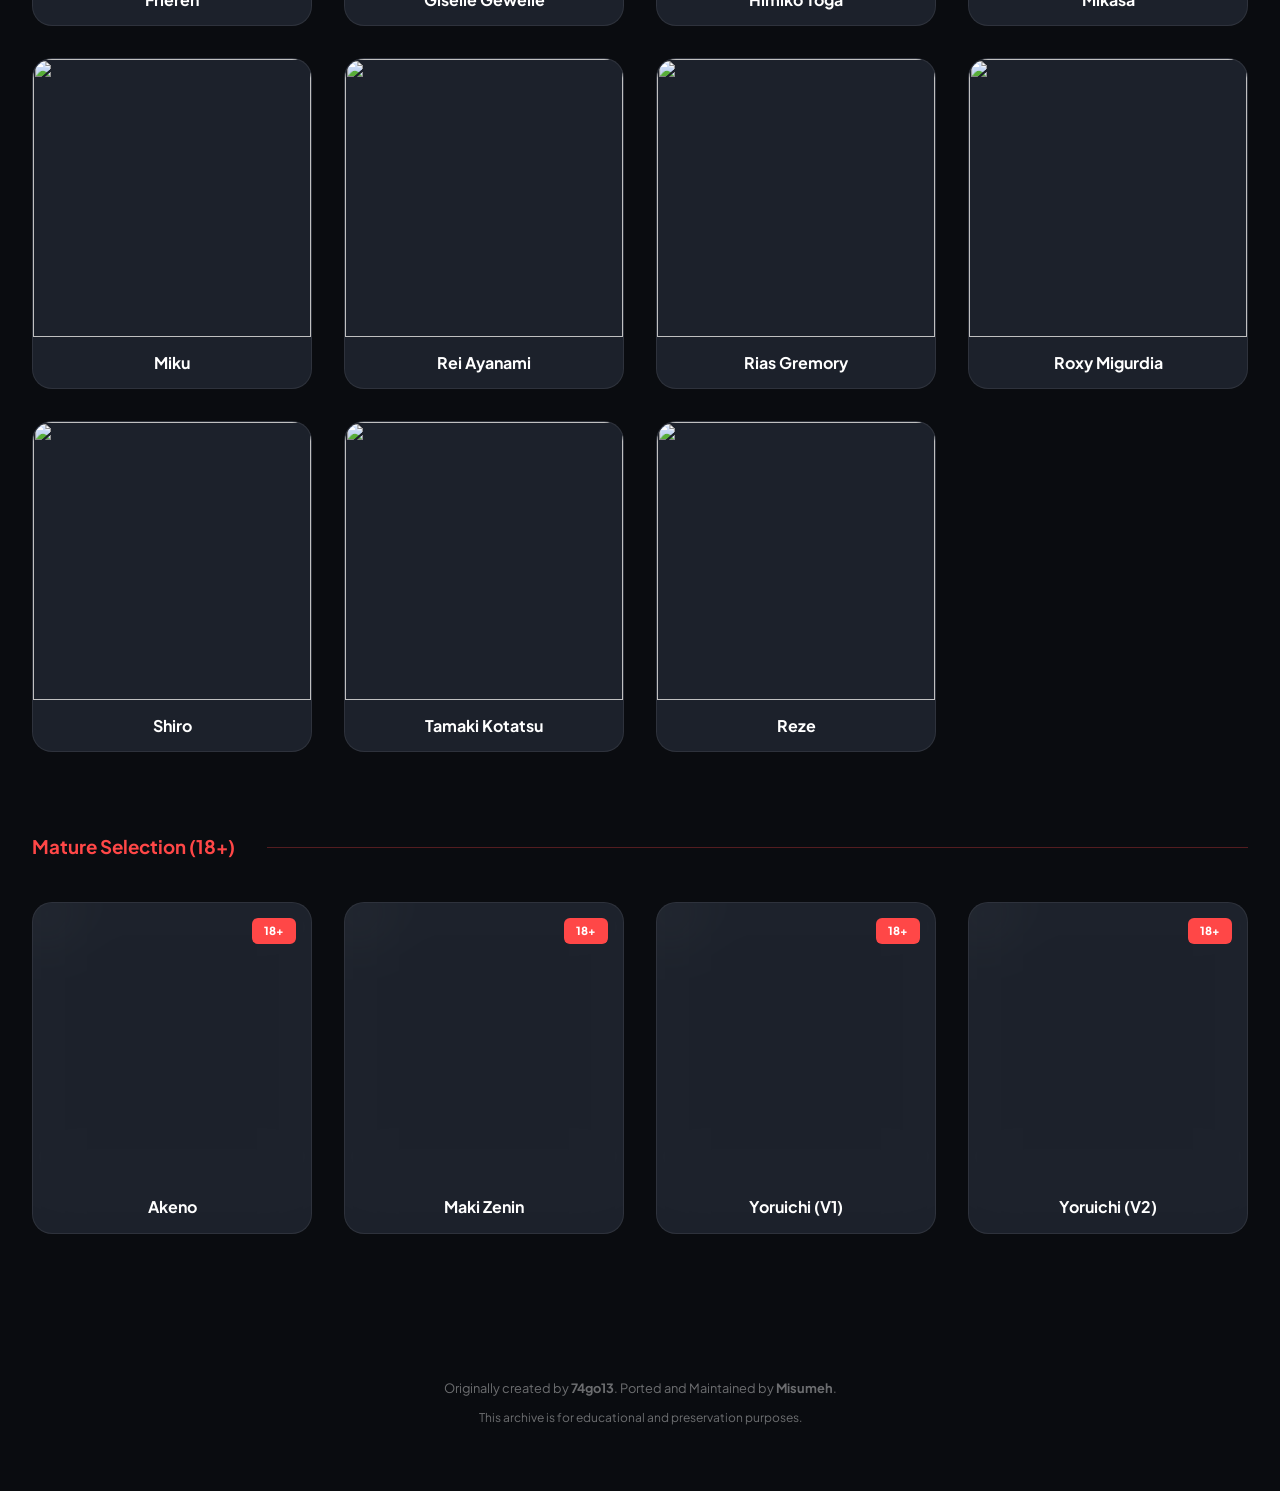
==== commit a6a116ee: "Add icons, branding, footer and style tweaks Introduce Font Awesome and add icons to navigation and " ====
--- a/index.html
+++ b/index.html
@@ -57,8 +57,8 @@
             <nav>
                                 <div class="search-wrapper">
                     <input type="text" id="searchInput" placeholder="Find your next pack..." class="search-bar">
-                <a href="#sfw-section">SFW Packs</a>
-                <a href="#nsfw-section" class="nav-highlight">NSFW Packs</a>
+                <a href="#sfw-section"><i class="fa-solid fa-torii-gate margin-icon"></i>Anime</a>
+                <a href="#nsfw-section" class="nav-highlight"><i class="fa-solid fa-circle-exclamation margin-icon"></i>NSFW</a>
             </nav>
         </div>
     </header>
--- a/style.css
+++ b/style.css
@@ -16,7 +16,7 @@
 
 .container { max-width: 1400px; margin: 0 auto; padding: 0 2rem; }
 
-/* Navigation */
+/* Navigation Header */
 header { background: rgba(10, 12, 16, 0.9); backdrop-filter: blur(15px); border-bottom: 1px solid var(--border); position: sticky; top: 0; z-index: 100; }
 .header-container { max-width: 1400px; margin: 0 auto; padding: 1.2rem 2rem; display: flex; justify-content: space-between; align-items: center; }
 .logo { font-size: 1.5rem; font-weight: 800; }
@@ -24,11 +24,11 @@
 nav a { margin-left: 2rem; font-weight: 600; font-size: 0.9rem; opacity: 0.7; }
 nav a:hover, .back-link:hover { opacity: 1; color: var(--accent); }
 
-/* Full-Width Hero */
+/* Hero Section */
 .hero {
     position: relative;
     width: 100vw;
-    height: 500px;
+    height: 80vh;
     display: flex;
     align-items: center;
     justify-content: center;
@@ -42,7 +42,7 @@
     inset: -20px;
     background-size: cover;
     background-position: center;
-    filter: blur(30px) brightness(0.3);
+    filter: blur(30px) brightness(0.2);
     z-index: 1;
     transition: background-image 1.5s ease-in-out;
 }
@@ -50,8 +50,32 @@
 .hero-content { position: relative; z-index: 2; padding: 0 1rem; }
 .hero-content h2 { font-size: clamp(2.5rem, 6vw, 4rem); font-weight: 800; margin-bottom: 1rem; }
 .hero-content p { color: var(--text-dim); max-width: 600px; margin: 0 auto; font-size: 1.1rem; }
-.badge-tag { color: var(--accent); text-transform: uppercase; letter-spacing: 3px; font-weight: 800; font-size: 0.8rem; display: block; margin-bottom: 1rem; }
+.badge { color: var(--accent); text-transform: uppercase; letter-spacing: 3px; font-weight: 800; font-size: 0.8rem; display: block; margin-bottom: 1rem; }
 
+.badge-tag {
+    background: rgba(82, 39, 39, 0.363); color: var(--accent);
+    padding: 6px 16px; border-radius: 50px; display: inline-block;
+    font-size: 0.8rem; font-weight: 800; margin-bottom: 1rem;
+    border: 1px solid var(--accent);
+    text-transform: uppercase;
+    display: block;       /* Deja de ser inline para ocupar su propia línea */
+    width: fit-content;   /* El ancho se ajusta solo al texto */
+    margin-left: auto;    /* Empuja desde la izquierda */
+    margin-right: auto;   /* Empuja desde la derecha */
+}
+
+.home-btn {
+    background: var(--accent); color: white; padding: 18px 45px;
+    border-radius: 14px; font-weight: 700; display: inline-block;
+    margin-top: 2rem; border: 1px solid var(--accent);
+}
+
+.home-btn:hover { transform: translateY(-3px); box-shadow: 0 10px 20px var(--accent-glow); }
+
+.search-bar {
+    background: rgba(255,255,255,0.05); border: 1px solid var(--border);
+    padding: 10px 20px; border-radius: 12px; color: #fff; width: 280px;
+    transition: 0.3s; font-size: 0.9rem; font-weight: 500; }
 /* Grid & Cards */
 .section { margin-bottom: 5rem; }
 .section-header { display: flex; align-items: center; gap: 2rem; margin-bottom: 2.5rem; }
@@ -62,7 +86,7 @@
 .card:hover { transform: translateY(-8px); border-color: var(--accent); }
 .card-img { position: relative; width: 100%; padding-top: 100%; } /* 1:1 Square */
 .card-img img { position: absolute; inset: 0; width: 100%; height: 100%; object-fit: cover; }
-.card-info { padding: 1.5rem; text-align: center; font-weight: 700; }
+.card-info { padding: 0.8rem; text-align: center; font-weight: 700; }
 
 /* NSFW Specifics */
 .nsfw-text { color: var(--nsfw); }
@@ -84,6 +108,8 @@
 .dl-btn:hover { background: var(--accent); border-color: var(--accent); transform: scale(1.02); }
 .dl-btn.patreon { background: var(--nsfw); border: none; }
 
+
+
 /* Quick Install Steps */
 .step-item { background: rgba(255,255,255,0.03); padding: 1.5rem; border-radius: 15px; margin-bottom: 1rem; border-left: 4px solid var(--accent); }
 .step-item b { color: var(--accent); display: block; margin-bottom: 5px; text-transform: uppercase; font-size: 0.75rem; }
@@ -91,4 +117,8 @@
 /* Preview Column */
 .preview-col img { width: 100%; border-radius: 24px; margin-bottom: 2rem; border: 1px solid var(--border); box-shadow: 0 20px 40px rgba(0,0,0,0.4); }
 
-footer { padding: 4rem; text-align: center; opacity: 0.4; font-size: 0.8rem; }+footer { padding: 4rem; text-align: center; opacity: 0.4; font-size: 0.8rem; }
+
+.margin-icon {
+    margin-right: 8px;
+}
